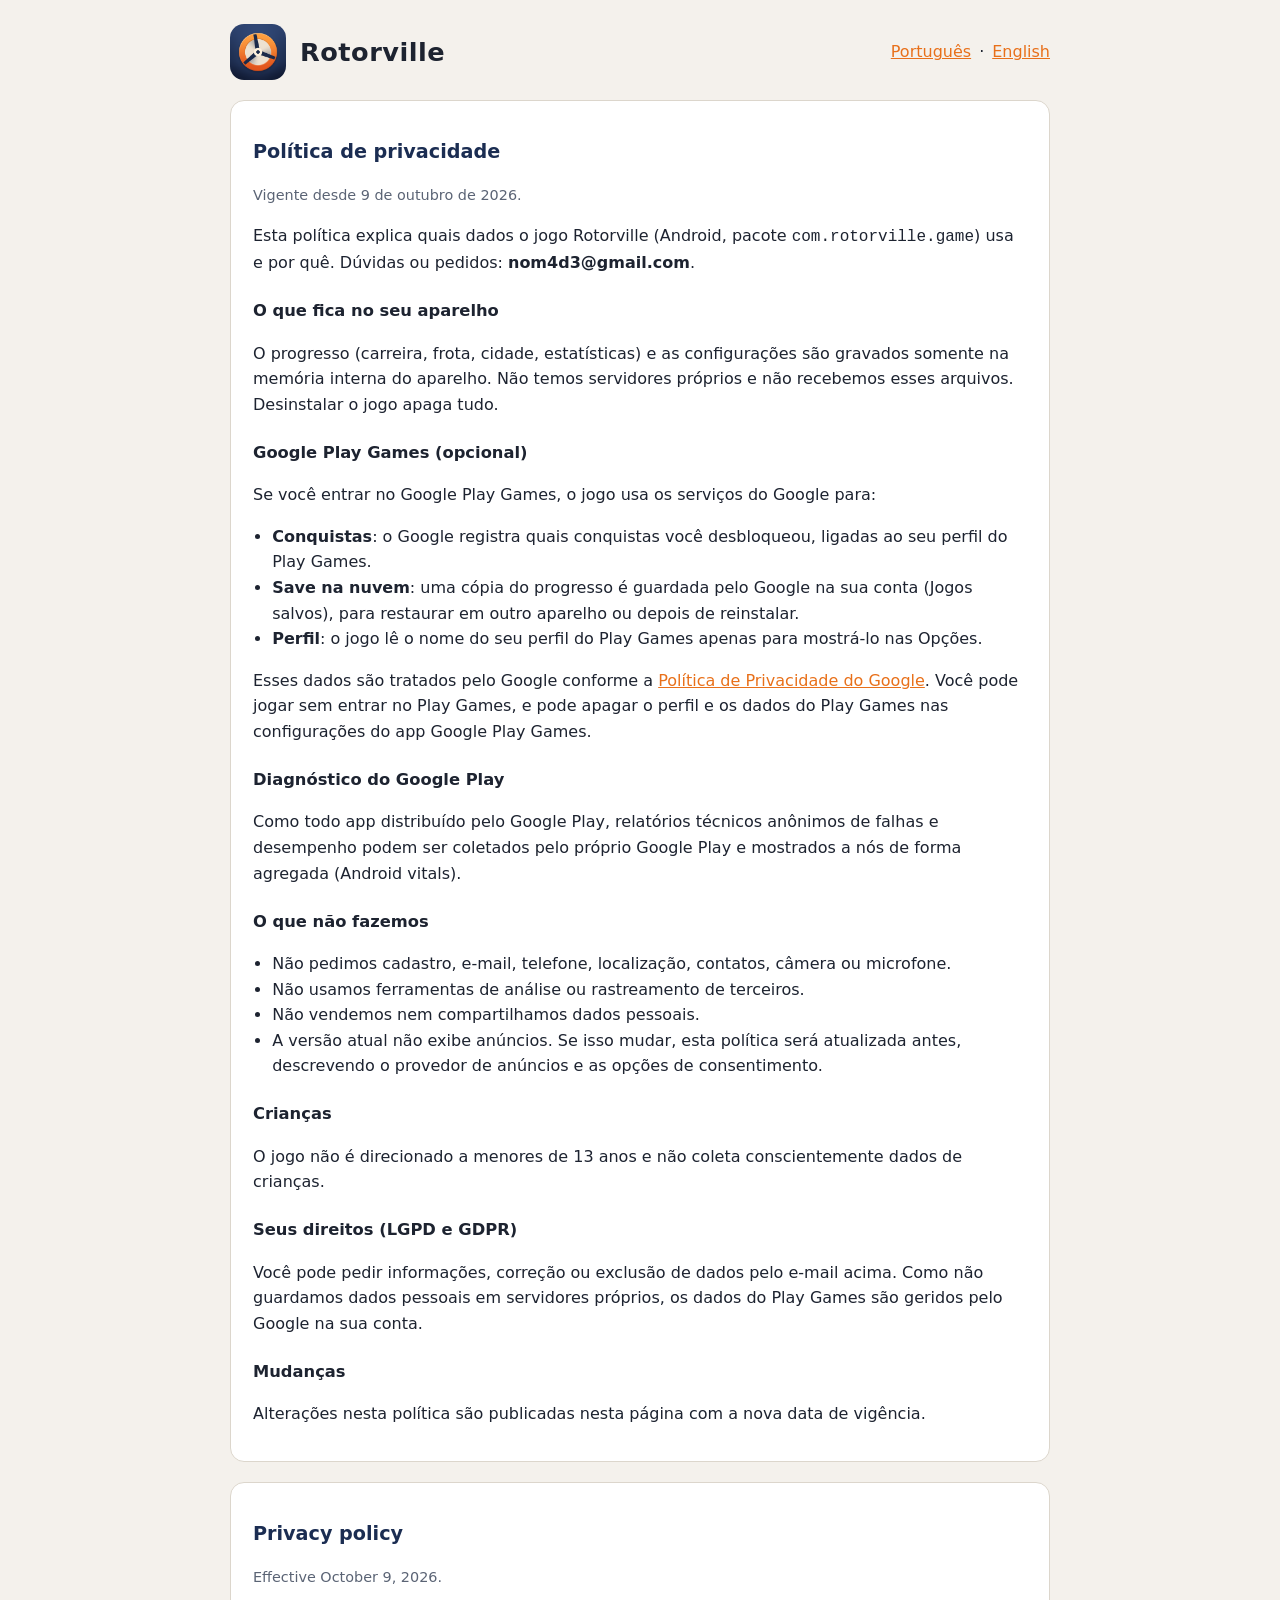
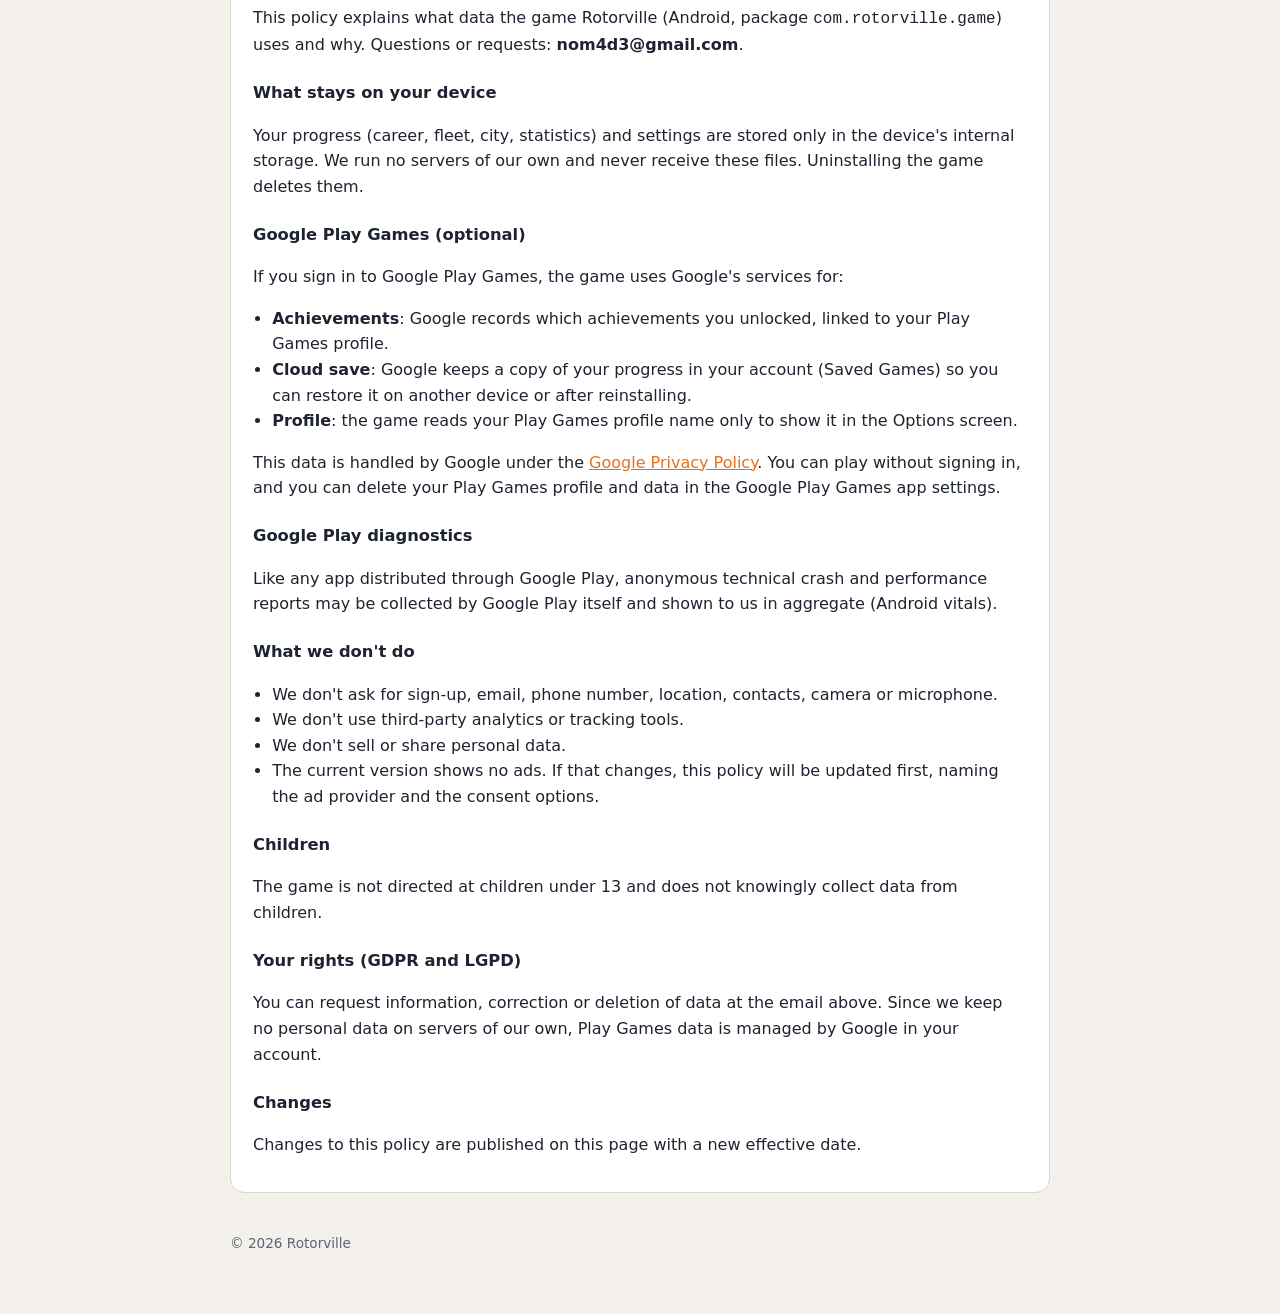
==== privacy.html @ e24afd28 "Site do Rotorville e política de privacidade (PT/EN)" ====
<!doctype html>
<html lang="pt-BR">
<head>
<meta charset="utf-8">
<meta name="viewport" content="width=device-width, initial-scale=1">
<title>Rotorville · Privacidade / Privacy</title>
<link rel="icon" href="img/icon.png">
<link rel="stylesheet" href="style.css">
</head>
<body>
<div class="wrap">
	<header>
		<img src="img/icon.png" alt="">
		<h1><a href="./" style="color:inherit;text-decoration:none">Rotorville</a></h1>
		<nav><a href="#pt">Português</a> · <a href="#en">English</a></nav>
	</header>

	<div class="card" id="pt" lang="pt-BR">
		<h2>Política de privacidade</h2>
		<p class="muted">Vigente desde 9 de outubro de 2026.</p>
		<p>Esta política explica quais dados o jogo Rotorville (Android, pacote <code>com.rotorville.game</code>) usa e
		por quê. Dúvidas ou pedidos: <strong>nom4d3@gmail.com</strong>.</p>

		<h3>O que fica no seu aparelho</h3>
		<p>O progresso (carreira, frota, cidade, estatísticas) e as configurações são gravados somente na memória interna do
		aparelho. Não temos servidores próprios e não recebemos esses arquivos. Desinstalar o jogo apaga tudo.</p>

		<h3>Google Play Games (opcional)</h3>
		<p>Se você entrar no Google Play Games, o jogo usa os serviços do Google para:</p>
		<ul>
			<li><strong>Conquistas</strong>: o Google registra quais conquistas você desbloqueou, ligadas ao seu perfil do Play Games.</li>
			<li><strong>Save na nuvem</strong>: uma cópia do progresso é guardada pelo Google na sua conta (Jogos salvos), para
			restaurar em outro aparelho ou depois de reinstalar.</li>
			<li><strong>Perfil</strong>: o jogo lê o nome do seu perfil do Play Games apenas para mostrá-lo nas Opções.</li>
		</ul>
		<p>Esses dados são tratados pelo Google conforme a
		<a href="https://policies.google.com/privacy">Política de Privacidade do Google</a>. Você pode jogar sem entrar no
		Play Games, e pode apagar o perfil e os dados do Play Games nas configurações do app Google Play Games.</p>

		<h3>Diagnóstico do Google Play</h3>
		<p>Como todo app distribuído pelo Google Play, relatórios técnicos anônimos de falhas e desempenho podem ser coletados
		pelo próprio Google Play e mostrados a nós de forma agregada (Android vitals).</p>

		<h3>O que não fazemos</h3>
		<ul>
			<li>Não pedimos cadastro, e-mail, telefone, localização, contatos, câmera ou microfone.</li>
			<li>Não usamos ferramentas de análise ou rastreamento de terceiros.</li>
			<li>Não vendemos nem compartilhamos dados pessoais.</li>
			<li>A versão atual não exibe anúncios. Se isso mudar, esta política será atualizada antes, descrevendo o provedor de
			anúncios e as opções de consentimento.</li>
		</ul>

		<h3>Crianças</h3>
		<p>O jogo não é direcionado a menores de 13 anos e não coleta conscientemente dados de crianças.</p>

		<h3>Seus direitos (LGPD e GDPR)</h3>
		<p>Você pode pedir informações, correção ou exclusão de dados pelo e-mail acima. Como não guardamos dados pessoais em
		servidores próprios, os dados do Play Games são geridos pelo Google na sua conta.</p>

		<h3>Mudanças</h3>
		<p>Alterações nesta política são publicadas nesta página com a nova data de vigência.</p>
	</div>

	<div class="card" id="en" lang="en">
		<h2>Privacy policy</h2>
		<p class="muted">Effective October 9, 2026.</p>
		<p>This policy explains what data the game Rotorville (Android, package <code>com.rotorville.game</code>) uses and
		why. Questions or requests: <strong>nom4d3@gmail.com</strong>.</p>

		<h3>What stays on your device</h3>
		<p>Your progress (career, fleet, city, statistics) and settings are stored only in the device's internal storage. We
		run no servers of our own and never receive these files. Uninstalling the game deletes them.</p>

		<h3>Google Play Games (optional)</h3>
		<p>If you sign in to Google Play Games, the game uses Google's services for:</p>
		<ul>
			<li><strong>Achievements</strong>: Google records which achievements you unlocked, linked to your Play Games profile.</li>
			<li><strong>Cloud save</strong>: Google keeps a copy of your progress in your account (Saved Games) so you can restore it
			on another device or after reinstalling.</li>
			<li><strong>Profile</strong>: the game reads your Play Games profile name only to show it in the Options screen.</li>
		</ul>
		<p>This data is handled by Google under the <a href="https://policies.google.com/privacy">Google Privacy Policy</a>.
		You can play without signing in, and you can delete your Play Games profile and data in the Google Play Games app
		settings.</p>

		<h3>Google Play diagnostics</h3>
		<p>Like any app distributed through Google Play, anonymous technical crash and performance reports may be collected by
		Google Play itself and shown to us in aggregate (Android vitals).</p>

		<h3>What we don't do</h3>
		<ul>
			<li>We don't ask for sign-up, email, phone number, location, contacts, camera or microphone.</li>
			<li>We don't use third-party analytics or tracking tools.</li>
			<li>We don't sell or share personal data.</li>
			<li>The current version shows no ads. If that changes, this policy will be updated first, naming the ad provider and
			the consent options.</li>
		</ul>

		<h3>Children</h3>
		<p>The game is not directed at children under 13 and does not knowingly collect data from children.</p>

		<h3>Your rights (GDPR and LGPD)</h3>
		<p>You can request information, correction or deletion of data at the email above. Since we keep no personal data on
		servers of our own, Play Games data is managed by Google in your account.</p>

		<h3>Changes</h3>
		<p>Changes to this policy are published on this page with a new effective date.</p>
	</div>

	<footer>© 2026 Rotorville</footer>
</div>
</body>
</html>
---- style.css ----
:root {
	--bg: #f4f1ec;
	--fg: #1d2330;
	--muted: #5b6475;
	--card: #ffffff;
	--line: #dcd6cc;
	--accent: #e8701a;
	--navy: #1b2d52;
	color-scheme: light;
}
@media (prefers-color-scheme: dark) {
	:root {
		--bg: #0f1420;
		--fg: #e6e9f0;
		--muted: #9aa3b5;
		--card: #171e2d;
		--line: #2a3347;
		--accent: #ff8a33;
		--navy: #8fb0ff;
		color-scheme: dark;
	}
}
* { box-sizing: border-box; }
body {
	margin: 0;
	background: var(--bg);
	color: var(--fg);
	font: 16px/1.6 system-ui, -apple-system, "Segoe UI", Roboto, sans-serif;
}
.wrap { max-width: 860px; margin: 0 auto; padding: 24px 20px 64px; }
header { display: flex; align-items: center; gap: 14px; flex-wrap: wrap; }
header img { width: 56px; height: 56px; border-radius: 14px; }
header h1 { margin: 0; font-size: 1.6rem; letter-spacing: .02em; }
header nav { margin-left: auto; display: flex; gap: 8px; }
a { color: var(--accent); }
.lang button {
	font: inherit; font-size: .85rem; padding: 4px 10px; border-radius: 999px;
	border: 1px solid var(--line); background: var(--card); color: var(--fg); cursor: pointer;
}
.lang button[aria-pressed="true"] { border-color: var(--accent); color: var(--accent); }
.hero { width: 100%; border-radius: 14px; margin: 20px 0 8px; display: block; }
h2 { margin-top: 2rem; font-size: 1.2rem; color: var(--navy); }
h3 { margin-top: 1.4rem; font-size: 1.02rem; }
ul { padding-left: 1.2rem; }
.shots { display: grid; grid-template-columns: repeat(auto-fit, minmax(240px, 1fr)); gap: 12px; margin: 16px 0; }
.shots img { width: 100%; border-radius: 10px; display: block; }
.card { background: var(--card); border: 1px solid var(--line); border-radius: 14px; padding: 4px 22px 18px; margin: 20px 0; }
.muted { color: var(--muted); font-size: .9rem; }
footer { margin-top: 40px; color: var(--muted); font-size: .85rem; }
[hidden] { display: none !important; }
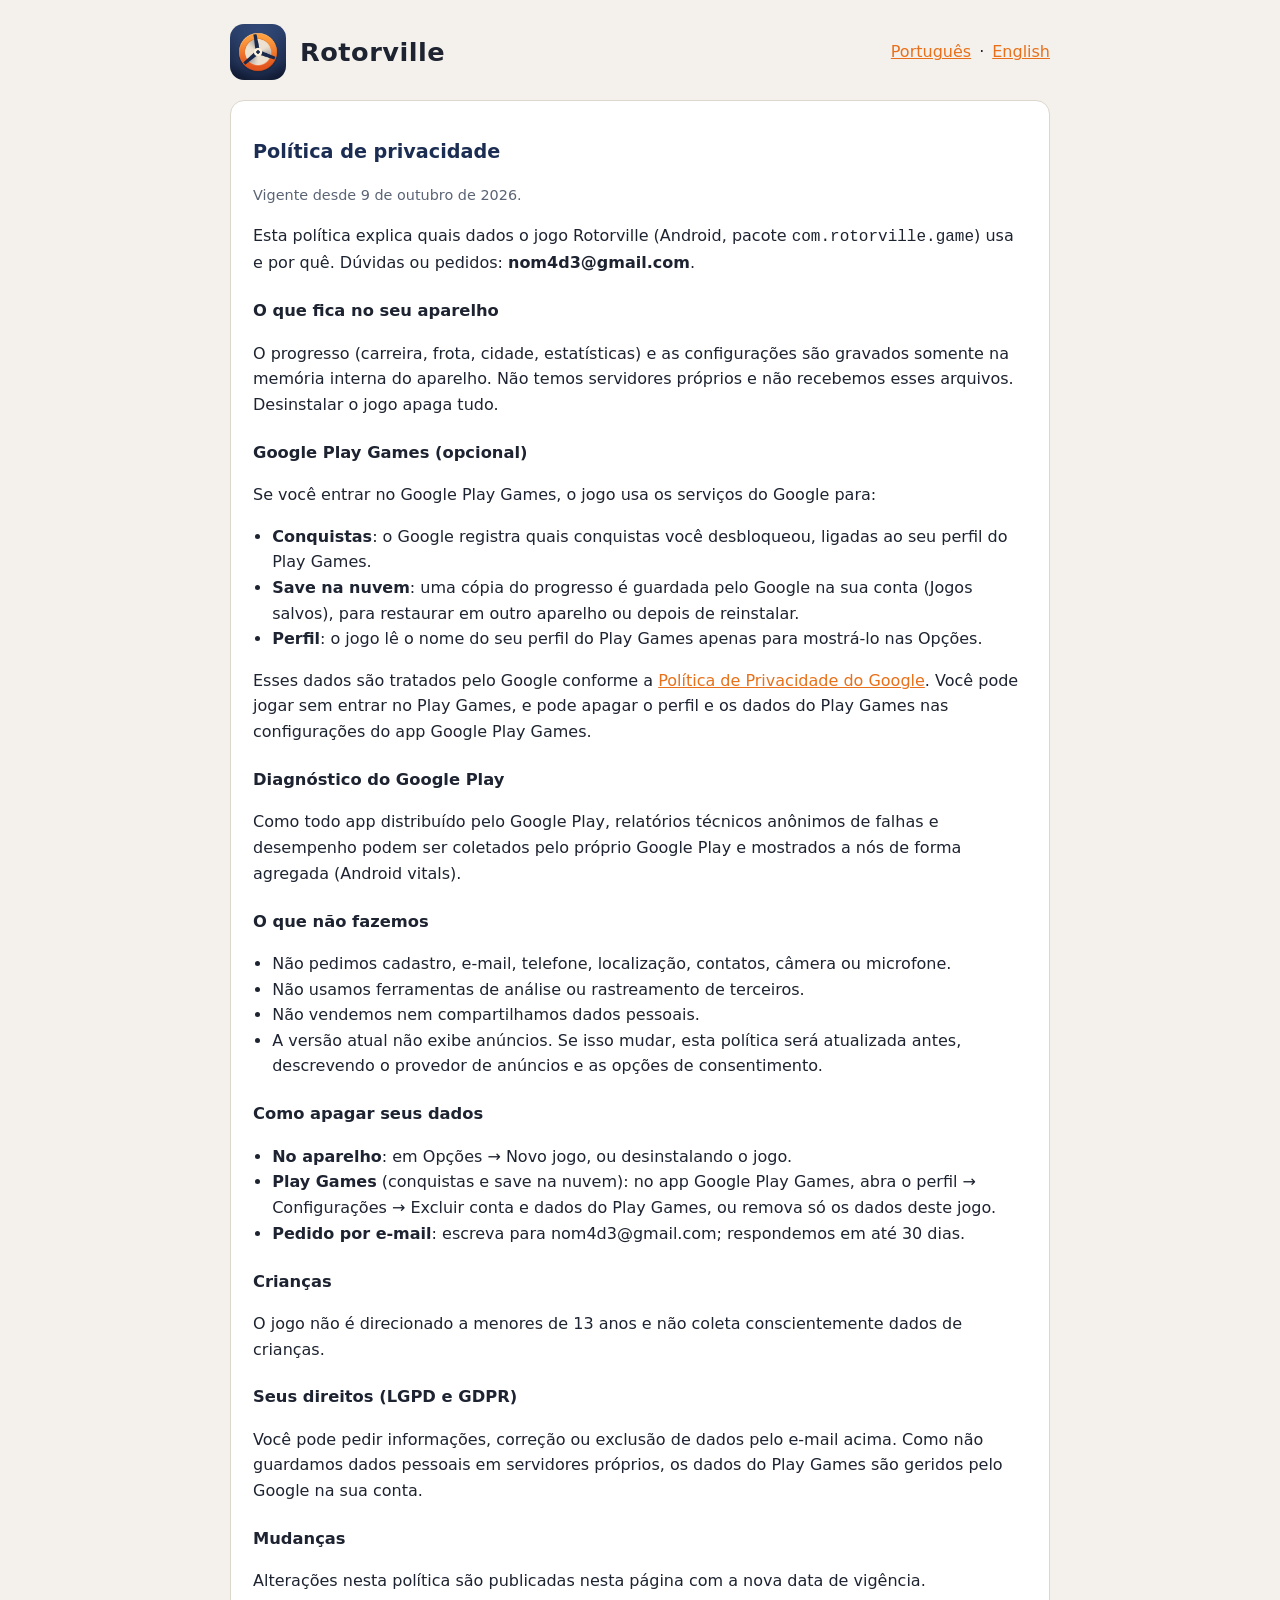
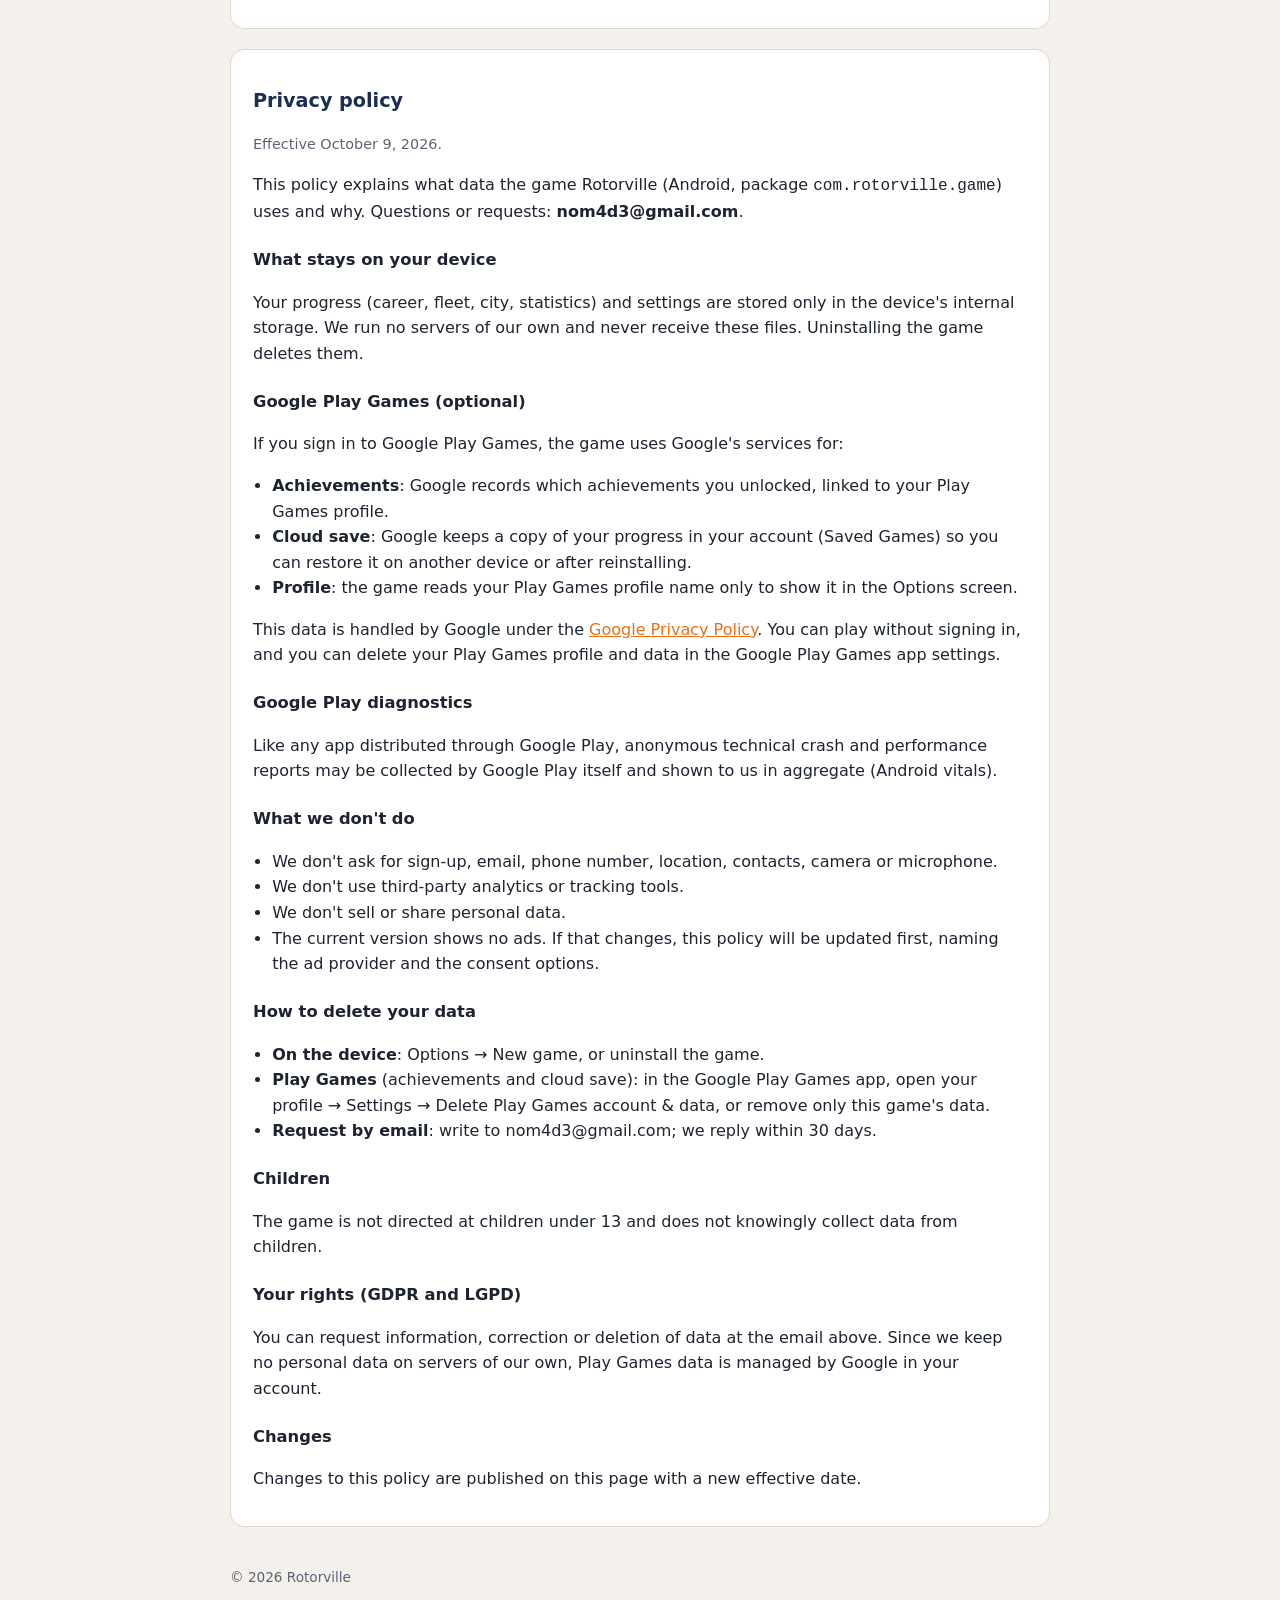
==== commit 45a86dd2: "Política: como apagar os dados (PT/EN)" ====
--- a/privacy.html
+++ b/privacy.html
@@ -50,6 +50,14 @@
 			anúncios e as opções de consentimento.</li>
 		</ul>
 
+		<h3 id="excluir">Como apagar seus dados</h3>
+		<ul>
+			<li><strong>No aparelho</strong>: em Opções → Novo jogo, ou desinstalando o jogo.</li>
+			<li><strong>Play Games</strong> (conquistas e save na nuvem): no app Google Play Games, abra o perfil →
+			Configurações → Excluir conta e dados do Play Games, ou remova só os dados deste jogo.</li>
+			<li><strong>Pedido por e-mail</strong>: escreva para nom4d3@gmail.com; respondemos em até 30 dias.</li>
+		</ul>
+
 		<h3>Crianças</h3>
 		<p>O jogo não é direcionado a menores de 13 anos e não coleta conscientemente dados de crianças.</p>
 
@@ -96,6 +104,14 @@
 			the consent options.</li>
 		</ul>
 
+		<h3 id="delete">How to delete your data</h3>
+		<ul>
+			<li><strong>On the device</strong>: Options → New game, or uninstall the game.</li>
+			<li><strong>Play Games</strong> (achievements and cloud save): in the Google Play Games app, open your profile →
+			Settings → Delete Play Games account &amp; data, or remove only this game's data.</li>
+			<li><strong>Request by email</strong>: write to nom4d3@gmail.com; we reply within 30 days.</li>
+		</ul>
+
 		<h3>Children</h3>
 		<p>The game is not directed at children under 13 and does not knowingly collect data from children.</p>
 
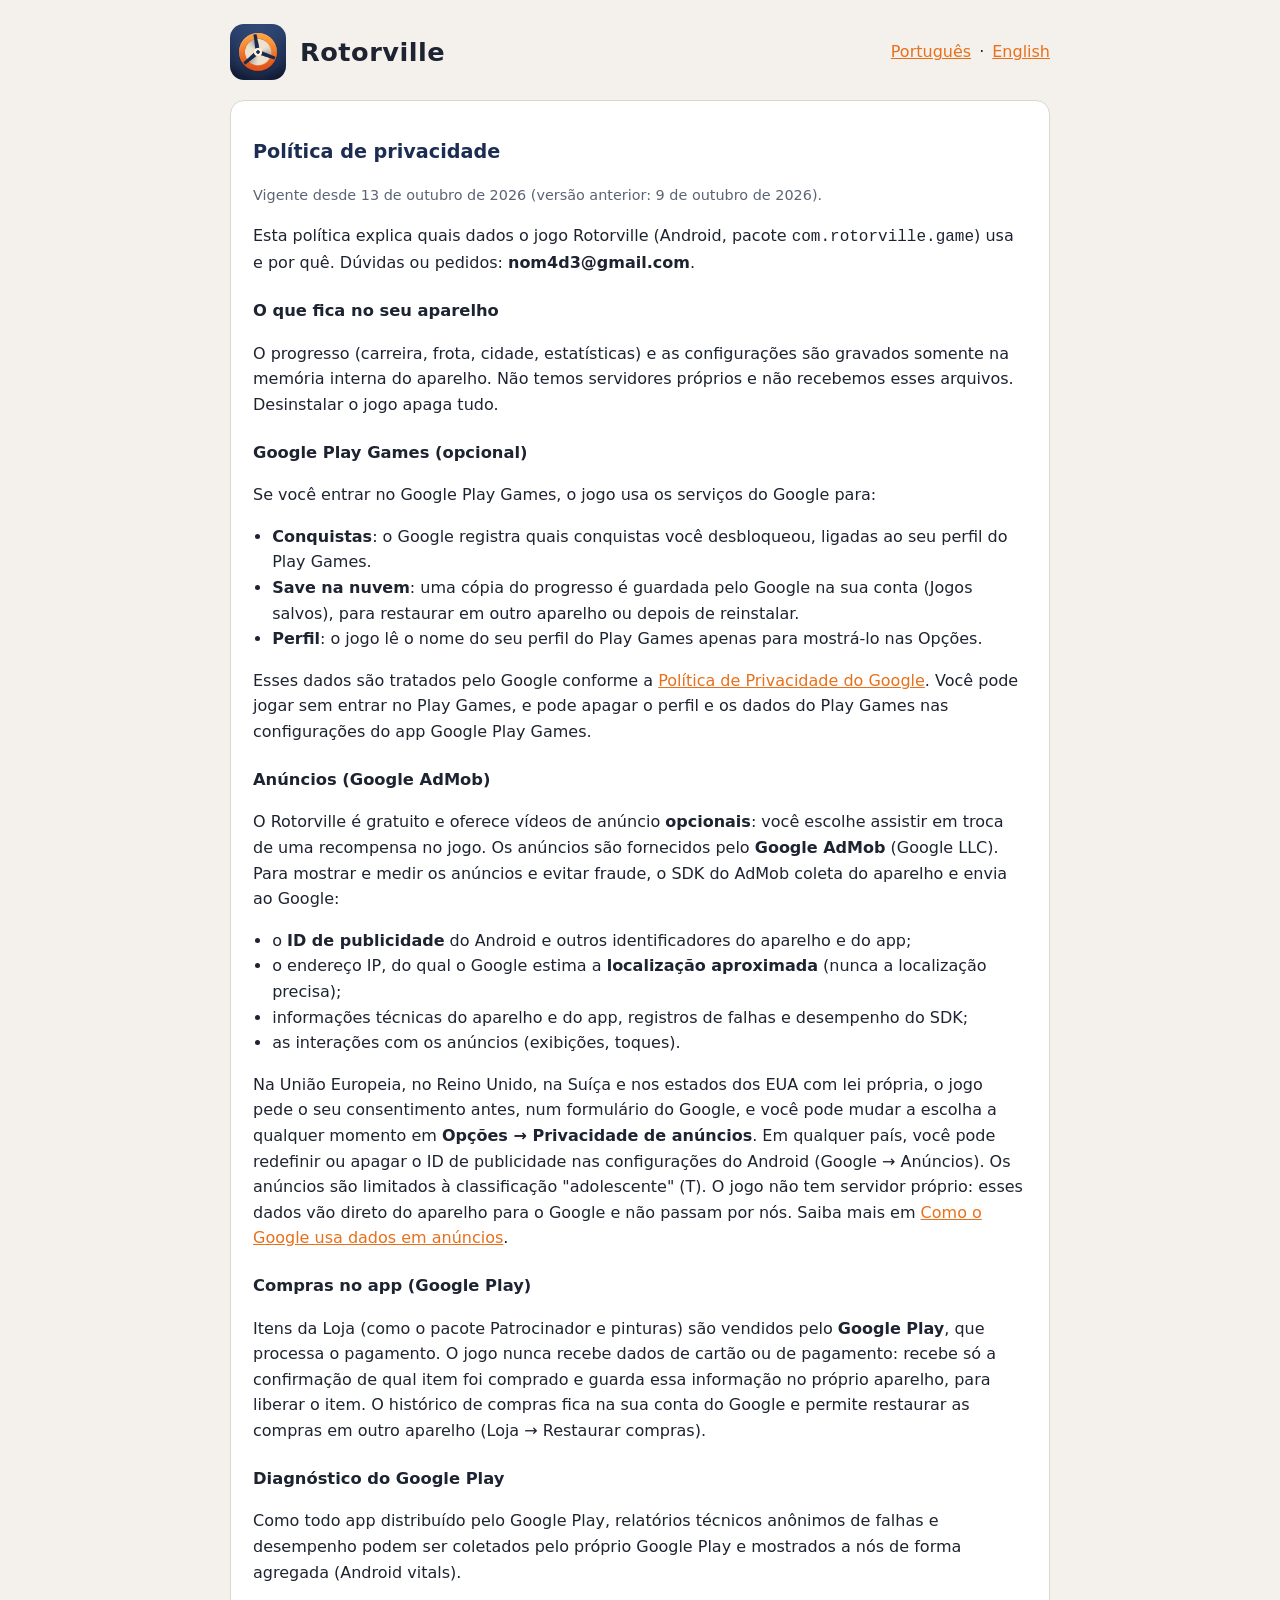
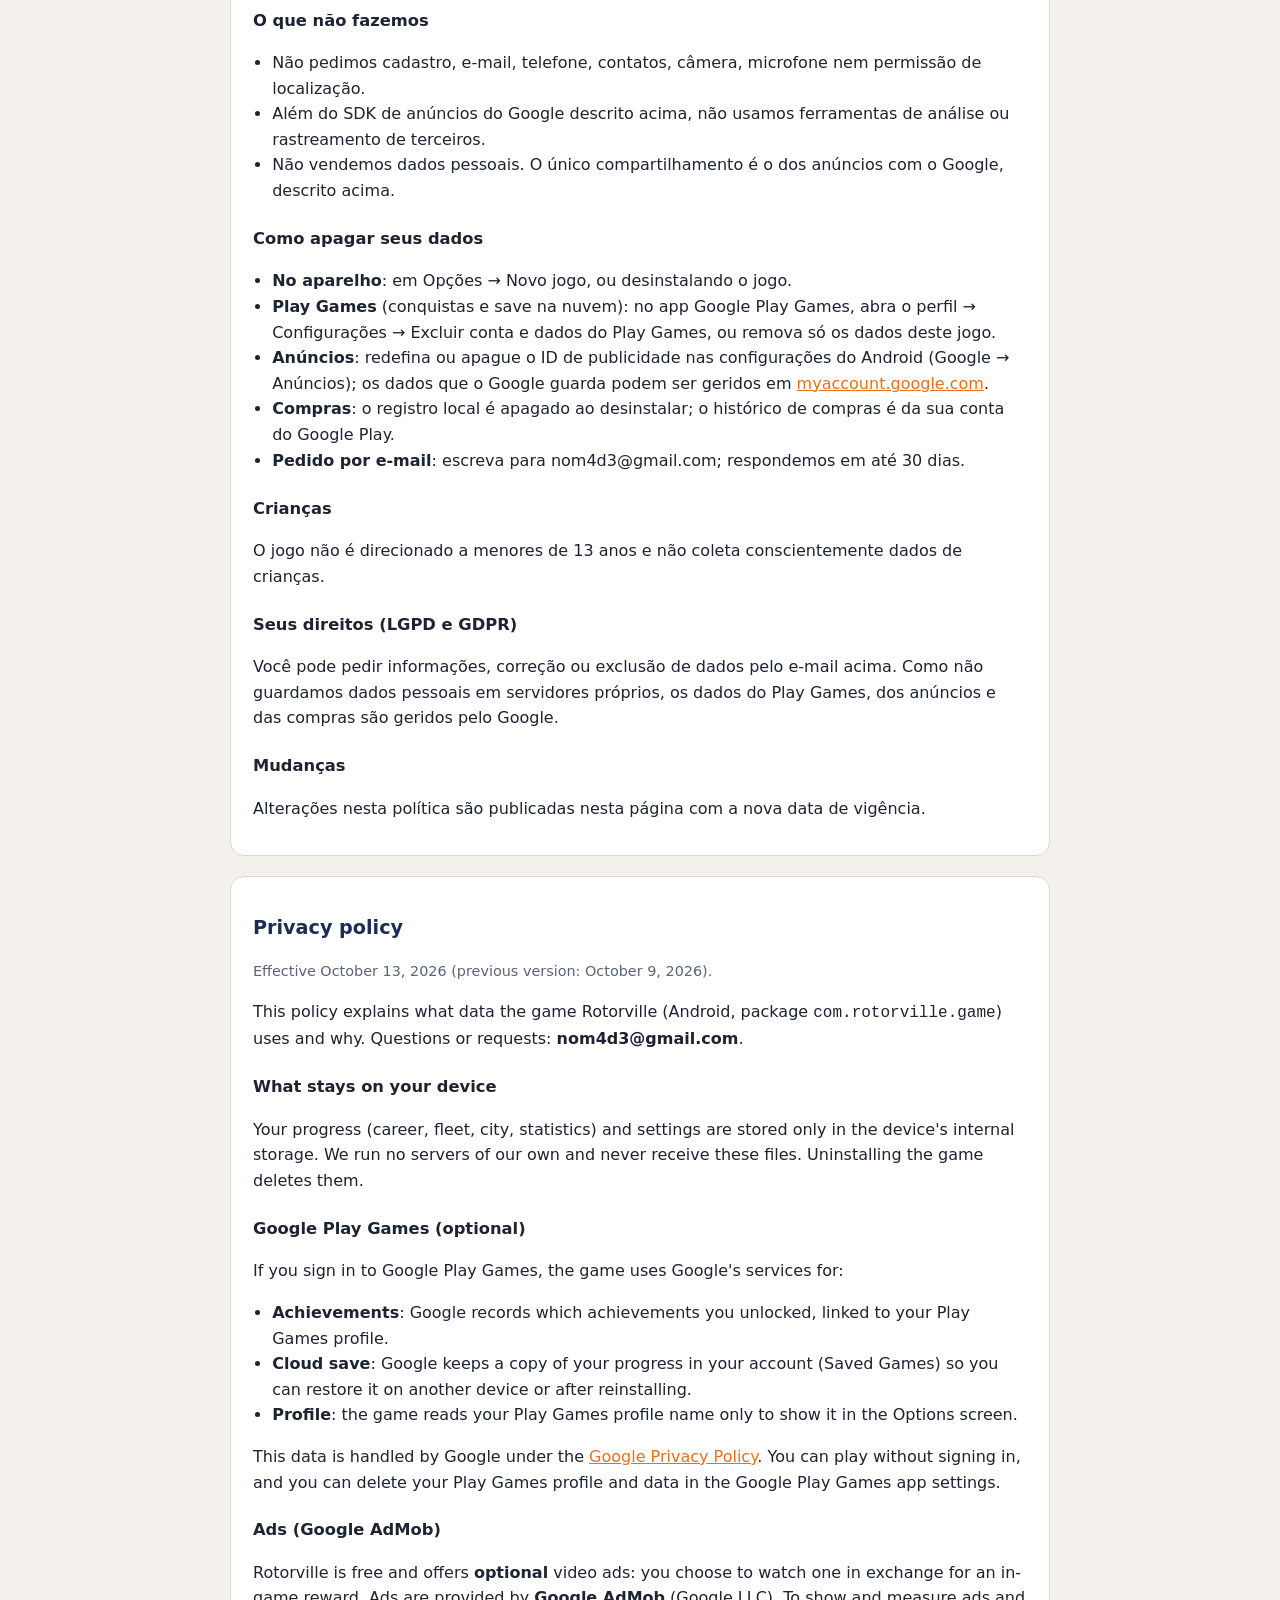
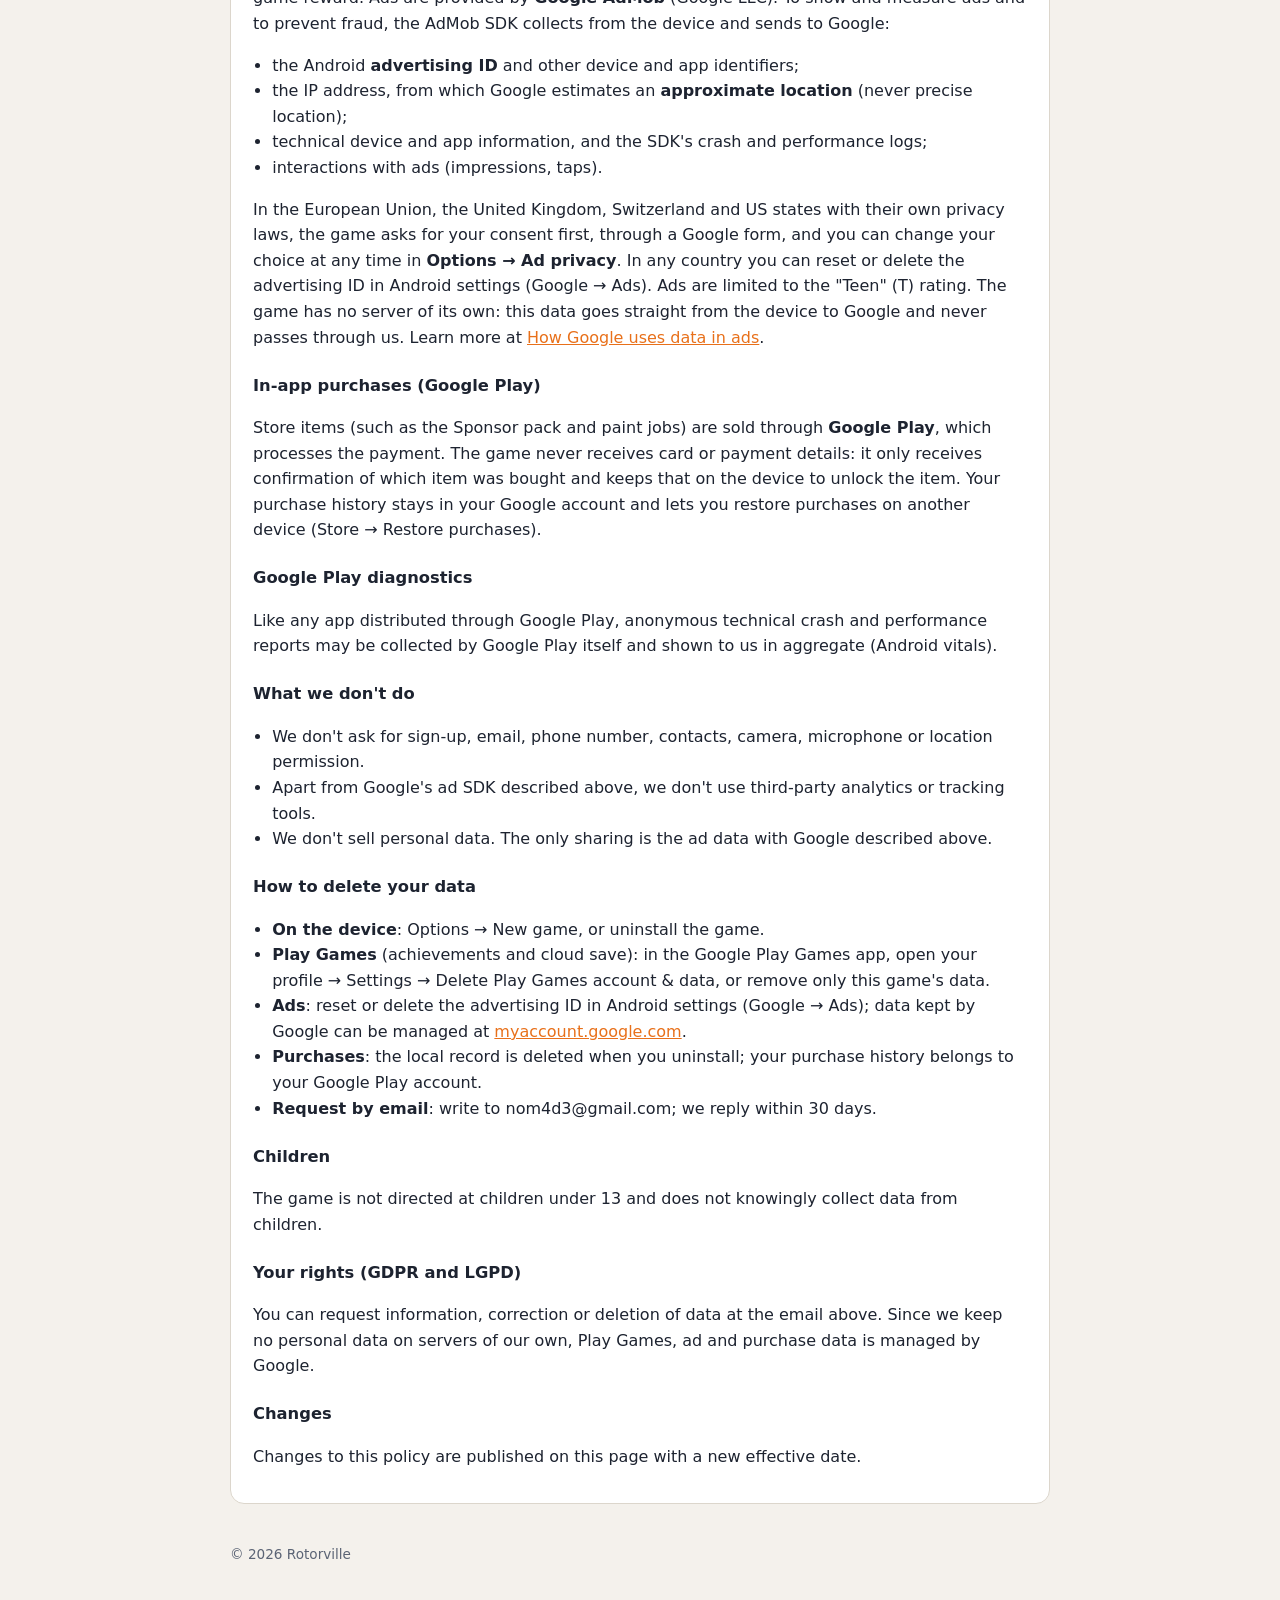
==== commit 02f78524: "Política de privacidade: anúncios (AdMob) e compras no app (Google Play), vigente desde 13/10/2026" ====
--- a/privacy.html
+++ b/privacy.html
@@ -17,7 +17,7 @@
 
 	<div class="card" id="pt" lang="pt-BR">
 		<h2>Política de privacidade</h2>
-		<p class="muted">Vigente desde 9 de outubro de 2026.</p>
+		<p class="muted">Vigente desde 13 de outubro de 2026 (versão anterior: 9 de outubro de 2026).</p>
 		<p>Esta política explica quais dados o jogo Rotorville (Android, pacote <code>com.rotorville.game</code>) usa e
 		por quê. Dúvidas ou pedidos: <strong>nom4d3@gmail.com</strong>.</p>
 
@@ -37,17 +37,38 @@
 		<a href="https://policies.google.com/privacy">Política de Privacidade do Google</a>. Você pode jogar sem entrar no
 		Play Games, e pode apagar o perfil e os dados do Play Games nas configurações do app Google Play Games.</p>
 
+		<h3>Anúncios (Google AdMob)</h3>
+		<p>O Rotorville é gratuito e oferece vídeos de anúncio <strong>opcionais</strong>: você escolhe assistir em troca de
+		uma recompensa no jogo. Os anúncios são fornecidos pelo <strong>Google AdMob</strong> (Google LLC). Para mostrar e medir
+		os anúncios e evitar fraude, o SDK do AdMob coleta do aparelho e envia ao Google:</p>
+		<ul>
+			<li>o <strong>ID de publicidade</strong> do Android e outros identificadores do aparelho e do app;</li>
+			<li>o endereço IP, do qual o Google estima a <strong>localização aproximada</strong> (nunca a localização precisa);</li>
+			<li>informações técnicas do aparelho e do app, registros de falhas e desempenho do SDK;</li>
+			<li>as interações com os anúncios (exibições, toques).</li>
+		</ul>
+		<p>Na União Europeia, no Reino Unido, na Suíça e nos estados dos EUA com lei própria, o jogo pede o seu consentimento
+		antes, num formulário do Google, e você pode mudar a escolha a qualquer momento em <strong>Opções → Privacidade de
+		anúncios</strong>. Em qualquer país, você pode redefinir ou apagar o ID de publicidade nas configurações do Android
+		(Google → Anúncios). Os anúncios são limitados à classificação "adolescente" (T). O jogo não tem servidor próprio:
+		esses dados vão direto do aparelho para o Google e não passam por nós. Saiba mais em
+		<a href="https://policies.google.com/technologies/ads">Como o Google usa dados em anúncios</a>.</p>
+
+		<h3>Compras no app (Google Play)</h3>
+		<p>Itens da Loja (como o pacote Patrocinador e pinturas) são vendidos pelo <strong>Google Play</strong>, que processa o
+		pagamento. O jogo nunca recebe dados de cartão ou de pagamento: recebe só a confirmação de qual item foi comprado e
+		guarda essa informação no próprio aparelho, para liberar o item. O histórico de compras fica na sua conta do Google
+		e permite restaurar as compras em outro aparelho (Loja → Restaurar compras).</p>
+
 		<h3>Diagnóstico do Google Play</h3>
 		<p>Como todo app distribuído pelo Google Play, relatórios técnicos anônimos de falhas e desempenho podem ser coletados
 		pelo próprio Google Play e mostrados a nós de forma agregada (Android vitals).</p>
 
 		<h3>O que não fazemos</h3>
 		<ul>
-			<li>Não pedimos cadastro, e-mail, telefone, localização, contatos, câmera ou microfone.</li>
-			<li>Não usamos ferramentas de análise ou rastreamento de terceiros.</li>
-			<li>Não vendemos nem compartilhamos dados pessoais.</li>
-			<li>A versão atual não exibe anúncios. Se isso mudar, esta política será atualizada antes, descrevendo o provedor de
-			anúncios e as opções de consentimento.</li>
+			<li>Não pedimos cadastro, e-mail, telefone, contatos, câmera, microfone nem permissão de localização.</li>
+			<li>Além do SDK de anúncios do Google descrito acima, não usamos ferramentas de análise ou rastreamento de terceiros.</li>
+			<li>Não vendemos dados pessoais. O único compartilhamento é o dos anúncios com o Google, descrito acima.</li>
 		</ul>
 
 		<h3 id="excluir">Como apagar seus dados</h3>
@@ -55,6 +76,10 @@
 			<li><strong>No aparelho</strong>: em Opções → Novo jogo, ou desinstalando o jogo.</li>
 			<li><strong>Play Games</strong> (conquistas e save na nuvem): no app Google Play Games, abra o perfil →
 			Configurações → Excluir conta e dados do Play Games, ou remova só os dados deste jogo.</li>
+			<li><strong>Anúncios</strong>: redefina ou apague o ID de publicidade nas configurações do Android (Google →
+			Anúncios); os dados que o Google guarda podem ser geridos em <a href="https://myaccount.google.com/">myaccount.google.com</a>.</li>
+			<li><strong>Compras</strong>: o registro local é apagado ao desinstalar; o histórico de compras é da sua conta do
+			Google Play.</li>
 			<li><strong>Pedido por e-mail</strong>: escreva para nom4d3@gmail.com; respondemos em até 30 dias.</li>
 		</ul>
 
@@ -63,7 +88,7 @@
 
 		<h3>Seus direitos (LGPD e GDPR)</h3>
 		<p>Você pode pedir informações, correção ou exclusão de dados pelo e-mail acima. Como não guardamos dados pessoais em
-		servidores próprios, os dados do Play Games são geridos pelo Google na sua conta.</p>
+		servidores próprios, os dados do Play Games, dos anúncios e das compras são geridos pelo Google.</p>
 
 		<h3>Mudanças</h3>
 		<p>Alterações nesta política são publicadas nesta página com a nova data de vigência.</p>
@@ -71,7 +96,7 @@
 
 	<div class="card" id="en" lang="en">
 		<h2>Privacy policy</h2>
-		<p class="muted">Effective October 9, 2026.</p>
+		<p class="muted">Effective October 13, 2026 (previous version: October 9, 2026).</p>
 		<p>This policy explains what data the game Rotorville (Android, package <code>com.rotorville.game</code>) uses and
 		why. Questions or requests: <strong>nom4d3@gmail.com</strong>.</p>
 
@@ -91,17 +116,37 @@
 		You can play without signing in, and you can delete your Play Games profile and data in the Google Play Games app
 		settings.</p>
 
+		<h3>Ads (Google AdMob)</h3>
+		<p>Rotorville is free and offers <strong>optional</strong> video ads: you choose to watch one in exchange for an in-game
+		reward. Ads are provided by <strong>Google AdMob</strong> (Google LLC). To show and measure ads and to prevent fraud, the
+		AdMob SDK collects from the device and sends to Google:</p>
+		<ul>
+			<li>the Android <strong>advertising ID</strong> and other device and app identifiers;</li>
+			<li>the IP address, from which Google estimates an <strong>approximate location</strong> (never precise location);</li>
+			<li>technical device and app information, and the SDK's crash and performance logs;</li>
+			<li>interactions with ads (impressions, taps).</li>
+		</ul>
+		<p>In the European Union, the United Kingdom, Switzerland and US states with their own privacy laws, the game asks for your
+		consent first, through a Google form, and you can change your choice at any time in <strong>Options → Ad privacy</strong>.
+		In any country you can reset or delete the advertising ID in Android settings (Google → Ads). Ads are limited to the
+		"Teen" (T) rating. The game has no server of its own: this data goes straight from the device to Google and never
+		passes through us. Learn more at <a href="https://policies.google.com/technologies/ads">How Google uses data in ads</a>.</p>
+
+		<h3>In-app purchases (Google Play)</h3>
+		<p>Store items (such as the Sponsor pack and paint jobs) are sold through <strong>Google Play</strong>, which processes the
+		payment. The game never receives card or payment details: it only receives confirmation of which item was bought and
+		keeps that on the device to unlock the item. Your purchase history stays in your Google account and lets you restore
+		purchases on another device (Store → Restore purchases).</p>
+
 		<h3>Google Play diagnostics</h3>
 		<p>Like any app distributed through Google Play, anonymous technical crash and performance reports may be collected by
 		Google Play itself and shown to us in aggregate (Android vitals).</p>
 
 		<h3>What we don't do</h3>
 		<ul>
-			<li>We don't ask for sign-up, email, phone number, location, contacts, camera or microphone.</li>
-			<li>We don't use third-party analytics or tracking tools.</li>
-			<li>We don't sell or share personal data.</li>
-			<li>The current version shows no ads. If that changes, this policy will be updated first, naming the ad provider and
-			the consent options.</li>
+			<li>We don't ask for sign-up, email, phone number, contacts, camera, microphone or location permission.</li>
+			<li>Apart from Google's ad SDK described above, we don't use third-party analytics or tracking tools.</li>
+			<li>We don't sell personal data. The only sharing is the ad data with Google described above.</li>
 		</ul>
 
 		<h3 id="delete">How to delete your data</h3>
@@ -109,6 +154,10 @@
 			<li><strong>On the device</strong>: Options → New game, or uninstall the game.</li>
 			<li><strong>Play Games</strong> (achievements and cloud save): in the Google Play Games app, open your profile →
 			Settings → Delete Play Games account &amp; data, or remove only this game's data.</li>
+			<li><strong>Ads</strong>: reset or delete the advertising ID in Android settings (Google → Ads); data kept by Google can
+			be managed at <a href="https://myaccount.google.com/">myaccount.google.com</a>.</li>
+			<li><strong>Purchases</strong>: the local record is deleted when you uninstall; your purchase history belongs to your
+			Google Play account.</li>
 			<li><strong>Request by email</strong>: write to nom4d3@gmail.com; we reply within 30 days.</li>
 		</ul>
 
@@ -117,7 +166,7 @@
 
 		<h3>Your rights (GDPR and LGPD)</h3>
 		<p>You can request information, correction or deletion of data at the email above. Since we keep no personal data on
-		servers of our own, Play Games data is managed by Google in your account.</p>
+		servers of our own, Play Games, ad and purchase data is managed by Google.</p>
 
 		<h3>Changes</h3>
 		<p>Changes to this policy are published on this page with a new effective date.</p>
